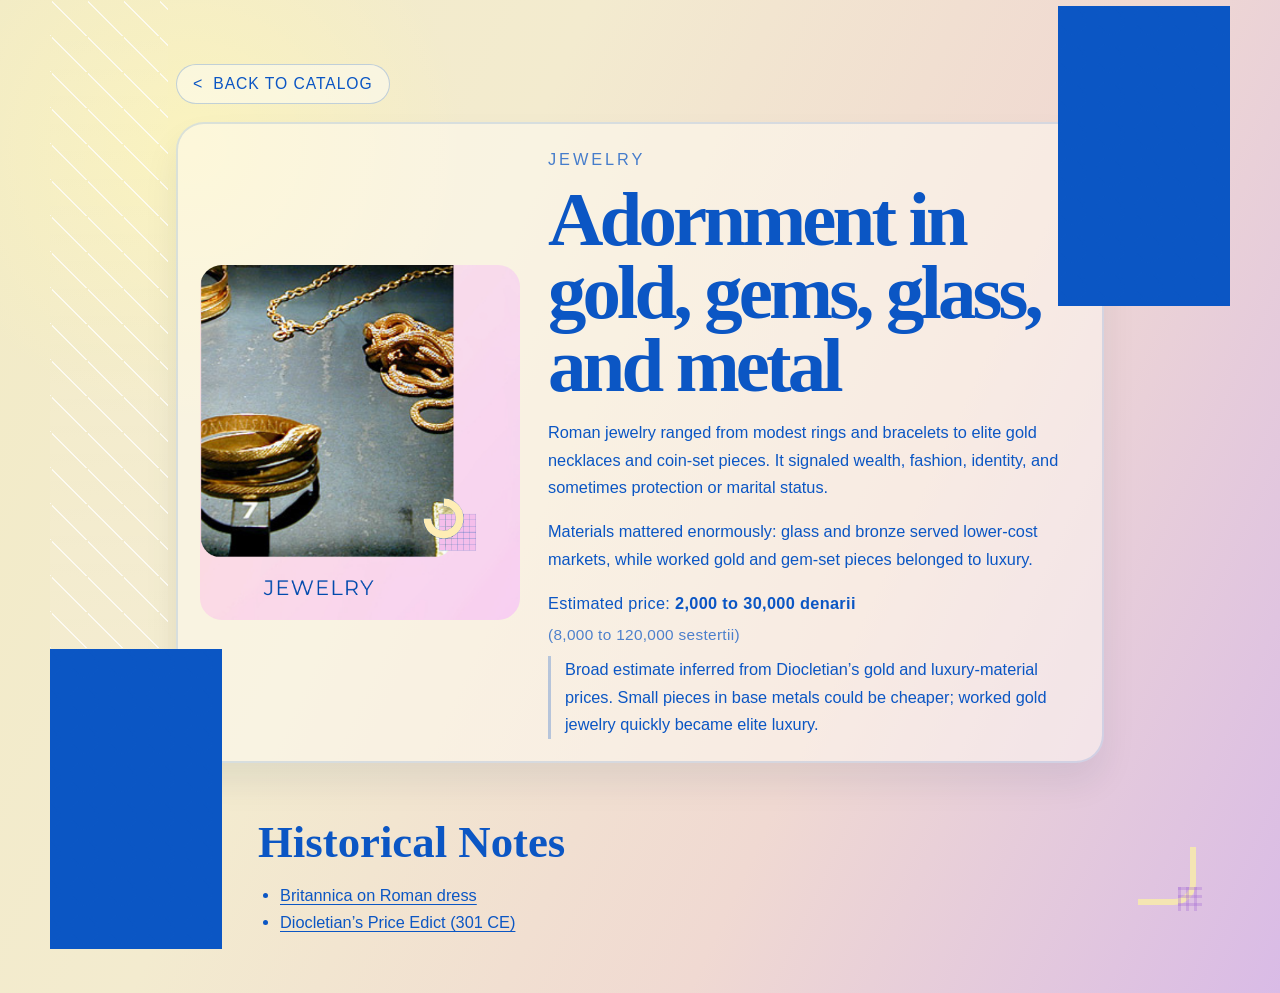
==== jewelry.html @ 9ae3d841 "Split catalog items into separate pages" ====
<!DOCTYPE html>
<html lang="en">
  <head>
    <meta charset="UTF-8" />
    <meta name="viewport" content="width=device-width, initial-scale=1.0" />
    <title>Jewelry | Ancient Roman Catalog</title>
    <meta
      name="description"
      content="Learn about Roman jewelry and see an estimated price in denarii and sestertii."
    />
    <link rel="stylesheet" href="./styles.css" />
  </head>
  <body>
    <div class="page-shell">
      <div class="pattern pattern-left"></div>
      <div class="pattern pattern-top-right"></div>
      <div class="pattern pattern-bottom-left"></div>
      <div class="corner-mark" aria-hidden="true"></div>

      <main class="detail-page">
        <a class="back-link" href="./index.html">Back to catalog</a>
        <article class="detail-card detail-card-page item-jewelry">
          <img src="./assets/jewelry.png" alt="Ancient Roman jewelry display" />
          <div class="detail-copy">
            <p class="detail-kicker">Jewelry</p>
            <h1 class="detail-title">Adornment in gold, gems, glass, and metal</h1>
            <p>
              Roman jewelry ranged from modest rings and bracelets to elite gold
              necklaces and coin-set pieces. It signaled wealth, fashion,
              identity, and sometimes protection or marital status.
            </p>
            <p>
              Materials mattered enormously: glass and bronze served lower-cost
              markets, while worked gold and gem-set pieces belonged to luxury.
            </p>
            <p class="price">
              Estimated price: <strong>2,000 to 30,000 denarii</strong>
              <span>(8,000 to 120,000 sestertii)</span>
            </p>
            <p class="detail-note">
              Broad estimate inferred from Diocletian’s gold and luxury-material
              prices. Small pieces in base metals could be cheaper; worked gold
              jewelry quickly became elite luxury.
            </p>
          </div>
        </article>

        <section class="sources">
          <h2>Historical Notes</h2>
          <ul>
            <li><a href="https://www.britannica.com/topic/dress-clothing/Ancient-Rome" target="_blank" rel="noreferrer">Britannica on Roman dress</a></li>
            <li><a href="https://imperiumromanum.pl/en/article/edict-of-diocletian-on-maximum-prices-from-301-ce/" target="_blank" rel="noreferrer">Diocletian’s Price Edict (301 CE)</a></li>
          </ul>
        </section>
      </main>
    </div>
  </body>
</html>
---- styles.css ----
:root {
  --ink: #0b56c4;
  --cream: #f2ebc6;
  --blush: #eed4e8;
  --sand: #f1d4bf;
  --gold: #d29b2c;
  --stone: #e6d9c9;
  --shadow: rgba(17, 38, 80, 0.14);
  --display-font: "Iowan Old Style", "Palatino Linotype", "Book Antiqua", Georgia, serif;
  --body-font: "Avenir Next", "Segoe UI", "Trebuchet MS", sans-serif;
}

* {
  box-sizing: border-box;
}

html {
  scroll-behavior: smooth;
}

body {
  margin: 0;
  min-height: 100vh;
  color: var(--ink);
  background:
    radial-gradient(circle at 15% 15%, rgba(255, 248, 183, 0.62), transparent 20%),
    linear-gradient(115deg, var(--cream) 0%, #f3ebcf 34%, #f0d9d2 66%, #d9bbe6 100%);
  font-family: var(--body-font);
}

a {
  color: inherit;
  text-decoration: none;
}

.page-shell {
  position: relative;
  width: min(1180px, calc(100% - 32px));
  margin: 0 auto;
  padding: 38px 44px 56px;
  overflow: hidden;
}

.hero {
  padding: 32px 0 26px;
  text-align: center;
}

.eyebrow {
  margin: 0 0 12px;
  font-size: 0.9rem;
  letter-spacing: 0.28em;
  text-transform: uppercase;
  opacity: 0.72;
}

h1 {
  margin: 0;
  font-family: var(--display-font);
  font-size: clamp(5rem, 12vw, 9rem);
  font-weight: 700;
  line-height: 0.9;
  letter-spacing: -0.05em;
}

.intro {
  width: min(680px, 100%);
  margin: 18px auto 0;
  font-size: 1.05rem;
  line-height: 1.7;
  letter-spacing: 0.04em;
}

.catalog-grid {
  display: grid;
  grid-template-columns: repeat(3, minmax(0, 1fr));
  gap: 40px 42px;
  padding: 34px 82px 0;
}

.catalog-card {
  display: flex;
  flex-direction: column;
  align-items: center;
  gap: 16px;
  justify-content: flex-start;
}

.catalog-card:hover .art,
.catalog-card:focus-visible .art {
  transform: translateY(-6px);
  box-shadow: 0 26px 40px rgba(17, 38, 80, 0.18);
}

.catalog-card:focus-visible {
  outline: none;
}

.catalog-card:focus-visible .label {
  text-decoration: underline;
  text-underline-offset: 0.24em;
}

.art {
  position: relative;
  width: 100%;
  aspect-ratio: 0.8;
  border-radius: 26px;
  overflow: hidden;
  background: rgba(255, 255, 255, 0.3);
  box-shadow: 0 18px 30px var(--shadow);
  transition: transform 180ms ease, box-shadow 180ms ease;
}

.art img {
  display: block;
  width: 100%;
  height: 100%;
  object-fit: cover;
  object-position: center top;
}

.label {
  font-size: clamp(1.45rem, 2vw, 1.9rem);
  text-transform: uppercase;
  letter-spacing: 0.14em;
}

.footer {
  padding: 58px 0 20px 82px;
}

.footer p {
  margin: 0;
  font-size: clamp(1.6rem, 3vw, 2.4rem);
  text-transform: uppercase;
  letter-spacing: 0.08em;
}

.details {
  display: grid;
  gap: 28px;
  padding: 72px 82px 0;
}

.detail-card {
  display: grid;
  grid-template-columns: minmax(220px, 320px) 1fr;
  gap: 28px;
  align-items: center;
  padding: 22px;
  border: 2px solid rgba(11, 86, 196, 0.14);
  border-radius: 28px;
  background: rgba(255, 252, 244, 0.52);
  box-shadow: 0 20px 34px rgba(17, 38, 80, 0.08);
}

.detail-card img {
  width: 100%;
  aspect-ratio: 0.9;
  object-fit: cover;
  object-position: center top;
  border-radius: 22px;
}

.item-palla img {
  object-position: center 20%;
}

.item-stola img {
  object-position: center 18%;
}

.item-shoes img {
  object-position: 58% 34%;
}

.item-toga img {
  object-position: center 16%;
}

.item-tunica img {
  object-position: center 16%;
}

.item-jewelry img {
  object-position: center 30%;
}

.detail-copy h2,
.sources h2 {
  margin: 0;
  font-family: var(--display-font);
  font-size: clamp(2rem, 3.5vw, 3rem);
  line-height: 0.95;
}

.detail-title {
  margin: 0;
  font-family: var(--display-font);
  font-size: clamp(2.8rem, 6vw, 5.4rem);
  line-height: 0.95;
}

.detail-copy p,
.sources p,
.sources li {
  font-size: 1.02rem;
  line-height: 1.7;
}

.detail-kicker {
  margin: 0 0 10px;
  text-transform: uppercase;
  letter-spacing: 0.18em;
  font-size: 0.9rem;
  opacity: 0.75;
}

.price {
  margin: 16px 0 8px;
  font-size: 1.1rem;
  letter-spacing: 0.02em;
}

.price span {
  display: block;
  margin-top: 4px;
  font-size: 0.96rem;
  opacity: 0.72;
}

.detail-note {
  margin: 0;
  padding-left: 14px;
  border-left: 3px solid rgba(11, 86, 196, 0.28);
}

.sources {
  padding: 58px 82px 0;
}

.sources ul {
  margin: 18px 0 0;
  padding-left: 22px;
}

.sources a {
  text-decoration: underline;
  text-underline-offset: 0.18em;
}

.detail-page {
  padding: 26px 82px 0;
}

.detail-card-page {
  margin-top: 18px;
}

.back-link {
  display: inline-flex;
  align-items: center;
  gap: 10px;
  padding: 10px 16px;
  border: 1px solid rgba(11, 86, 196, 0.24);
  border-radius: 999px;
  background: rgba(255, 255, 255, 0.44);
  font-size: 0.98rem;
  letter-spacing: 0.06em;
  text-transform: uppercase;
}

.back-link:hover,
.back-link:focus-visible {
  background: rgba(255, 255, 255, 0.72);
}

.back-link::before {
  content: "<";
  font-size: 1rem;
}

.pattern {
  position: absolute;
  pointer-events: none;
  opacity: 0.92;
}

.pattern-left {
  top: 0;
  left: -34px;
  width: 152px;
  height: 72%;
  background:
    linear-gradient(45deg, transparent 46%, rgba(255, 255, 255, 0.78) 47%, rgba(255, 255, 255, 0.78) 49%, transparent 50%) 0 0 / 36px 36px,
    linear-gradient(180deg, transparent 0%, rgba(255, 255, 255, 0.1) 100%);
}

.pattern-top-right,
.pattern-bottom-left {
  width: 190px;
  height: 300px;
  opacity: 1;
  background:
    radial-gradient(circle at 14px 14px, transparent 11px, var(--ink) 12px, var(--ink) 14px, transparent 15px) 0 0 / 38px 38px,
    linear-gradient(var(--ink), var(--ink)) 0 19px / 100% 4px repeat-y;
  mask: linear-gradient(180deg, #000 0%, #000 100%);
}

.pattern-top-right {
  top: 6px;
  right: -18px;
}

.pattern-bottom-left {
  bottom: 44px;
  left: -18px;
}

.corner-mark {
  position: absolute;
  right: 34px;
  bottom: 88px;
  width: 58px;
  height: 58px;
  border-radius: 0 0 22px 0;
  border: 6px solid rgba(245, 231, 176, 0.95);
  border-left: 0;
  border-top: 0;
}

.corner-mark::after {
  content: "";
  position: absolute;
  right: -12px;
  bottom: -12px;
  width: 24px;
  height: 24px;
  background:
    linear-gradient(90deg, rgba(167, 112, 214, 0.35) 0 33%, transparent 33% 100%),
    linear-gradient(180deg, rgba(167, 112, 214, 0.35) 0 33%, transparent 33% 100%);
  background-size: 8px 8px;
}

@media (max-width: 980px) {
  .page-shell {
    width: min(100%, calc(100% - 16px));
    padding: 24px 18px 40px;
  }

  .catalog-grid {
    grid-template-columns: repeat(2, minmax(0, 1fr));
    padding: 28px 34px 0;
    gap: 28px;
  }

  .footer {
    padding-left: 34px;
  }

  .details,
  .sources,
  .detail-page {
    padding-left: 34px;
    padding-right: 34px;
  }

  .pattern-left {
    width: 96px;
  }

  .pattern-top-right,
  .pattern-bottom-left {
    width: 126px;
    height: 200px;
  }
}

@media (max-width: 640px) {
  .hero {
    padding-top: 52px;
  }

  .intro {
    font-size: 0.95rem;
  }

  .catalog-grid {
    grid-template-columns: 1fr;
    padding: 18px 20px 0;
  }

  .detail-card {
    grid-template-columns: 1fr;
  }

  .art {
    max-width: 360px;
  }

  .details,
  .sources,
  .detail-page {
    padding: 42px 20px 0;
  }

  .footer {
    padding: 42px 20px 12px;
  }

  .pattern-left,
  .pattern-top-right,
  .pattern-bottom-left,
  .corner-mark {
    opacity: 0.5;
  }
}
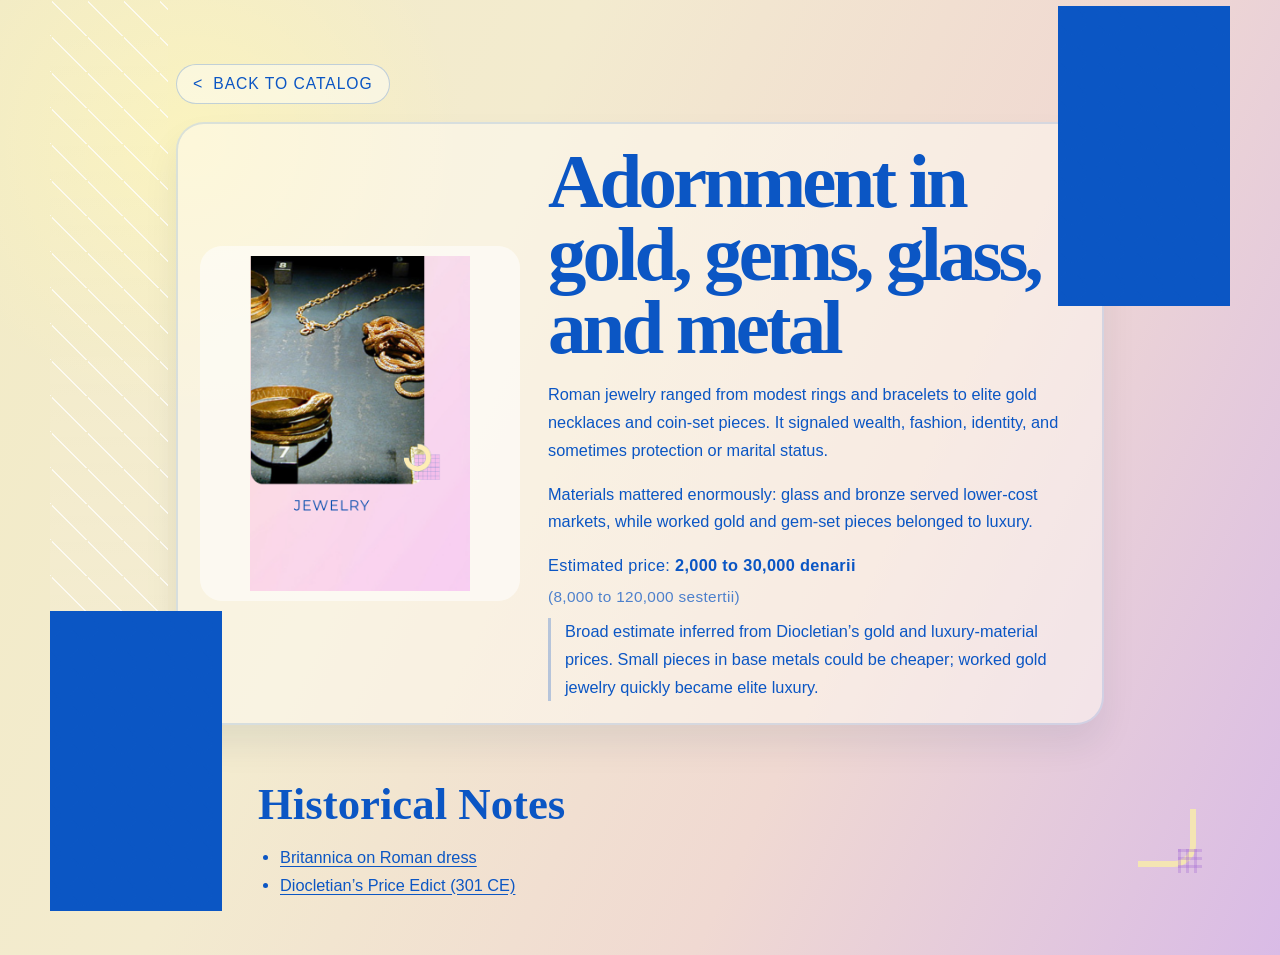
==== commit 4516ecf0: "Refine photo framing on catalog pages" ====
--- a/jewelry.html
+++ b/jewelry.html
@@ -22,7 +22,6 @@
         <article class="detail-card detail-card-page item-jewelry">
           <img src="./assets/jewelry.png" alt="Ancient Roman jewelry display" />
           <div class="detail-copy">
-            <p class="detail-kicker">Jewelry</p>
             <h1 class="detail-title">Adornment in gold, gems, glass, and metal</h1>
             <p>
               Roman jewelry ranged from modest rings and bracelets to elite gold
--- a/styles.css
+++ b/styles.css
@@ -105,9 +105,13 @@
   position: relative;
   width: 100%;
   aspect-ratio: 0.8;
+  display: flex;
+  align-items: center;
+  justify-content: center;
+  padding: 14px;
   border-radius: 26px;
   overflow: hidden;
-  background: rgba(255, 255, 255, 0.3);
+  background: rgba(255, 255, 255, 0.46);
   box-shadow: 0 18px 30px var(--shadow);
   transition: transform 180ms ease, box-shadow 180ms ease;
 }
@@ -116,8 +120,8 @@
   display: block;
   width: 100%;
   height: 100%;
-  object-fit: cover;
-  object-position: center top;
+  object-fit: contain;
+  object-position: center;
 }
 
 .label {
@@ -158,33 +162,11 @@
 .detail-card img {
   width: 100%;
   aspect-ratio: 0.9;
-  object-fit: cover;
-  object-position: center top;
+  padding: 10px;
+  background: rgba(255, 255, 255, 0.56);
+  object-fit: contain;
+  object-position: center;
   border-radius: 22px;
-}
-
-.item-palla img {
-  object-position: center 20%;
-}
-
-.item-stola img {
-  object-position: center 18%;
-}
-
-.item-shoes img {
-  object-position: 58% 34%;
-}
-
-.item-toga img {
-  object-position: center 16%;
-}
-
-.item-tunica img {
-  object-position: center 16%;
-}
-
-.item-jewelry img {
-  object-position: center 30%;
 }
 
 .detail-copy h2,
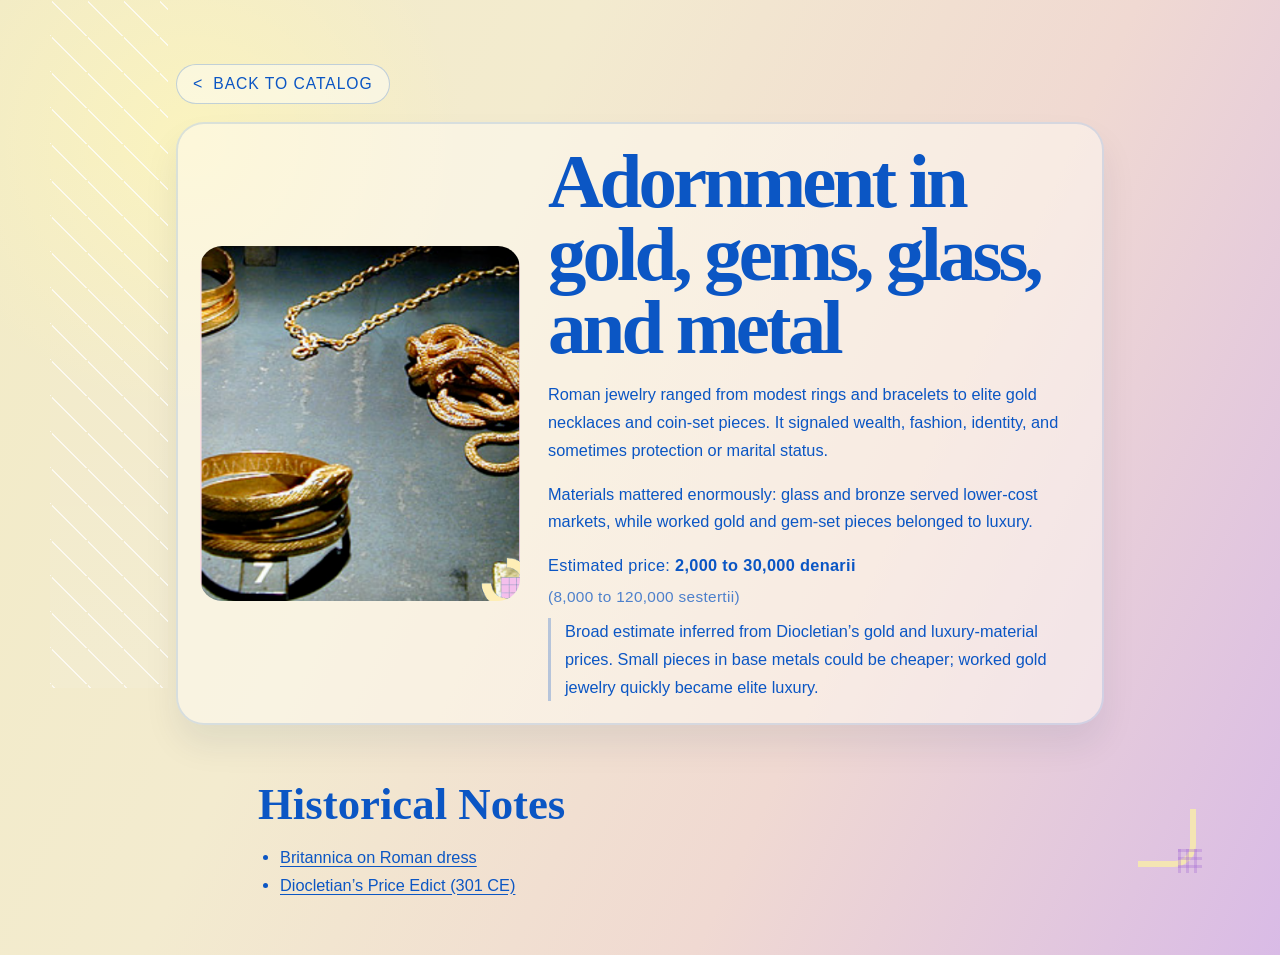
==== commit 9eb3bb07: "Remove corner pattern blocks" ====
--- a/jewelry.html
+++ b/jewelry.html
@@ -13,8 +13,6 @@
   <body>
     <div class="page-shell">
       <div class="pattern pattern-left"></div>
-      <div class="pattern pattern-top-right"></div>
-      <div class="pattern pattern-bottom-left"></div>
       <div class="corner-mark" aria-hidden="true"></div>
 
       <main class="detail-page">
--- a/styles.css
+++ b/styles.css
@@ -108,10 +108,9 @@
   display: flex;
   align-items: center;
   justify-content: center;
-  padding: 14px;
   border-radius: 26px;
   overflow: hidden;
-  background: rgba(255, 255, 255, 0.46);
+  background: transparent;
   box-shadow: 0 18px 30px var(--shadow);
   transition: transform 180ms ease, box-shadow 180ms ease;
 }
@@ -120,7 +119,7 @@
   display: block;
   width: 100%;
   height: 100%;
-  object-fit: contain;
+  object-fit: cover;
   object-position: center;
 }
 
@@ -162,9 +161,7 @@
 .detail-card img {
   width: 100%;
   aspect-ratio: 0.9;
-  padding: 10px;
-  background: rgba(255, 255, 255, 0.56);
-  object-fit: contain;
+  object-fit: cover;
   object-position: center;
   border-radius: 22px;
 }
@@ -277,27 +274,6 @@
   background:
     linear-gradient(45deg, transparent 46%, rgba(255, 255, 255, 0.78) 47%, rgba(255, 255, 255, 0.78) 49%, transparent 50%) 0 0 / 36px 36px,
     linear-gradient(180deg, transparent 0%, rgba(255, 255, 255, 0.1) 100%);
-}
-
-.pattern-top-right,
-.pattern-bottom-left {
-  width: 190px;
-  height: 300px;
-  opacity: 1;
-  background:
-    radial-gradient(circle at 14px 14px, transparent 11px, var(--ink) 12px, var(--ink) 14px, transparent 15px) 0 0 / 38px 38px,
-    linear-gradient(var(--ink), var(--ink)) 0 19px / 100% 4px repeat-y;
-  mask: linear-gradient(180deg, #000 0%, #000 100%);
-}
-
-.pattern-top-right {
-  top: 6px;
-  right: -18px;
-}
-
-.pattern-bottom-left {
-  bottom: 44px;
-  left: -18px;
 }
 
 .corner-mark {
@@ -352,11 +328,6 @@
     width: 96px;
   }
 
-  .pattern-top-right,
-  .pattern-bottom-left {
-    width: 126px;
-    height: 200px;
-  }
 }
 
 @media (max-width: 640px) {
@@ -392,8 +363,6 @@
   }
 
   .pattern-left,
-  .pattern-top-right,
-  .pattern-bottom-left,
   .corner-mark {
     opacity: 0.5;
   }
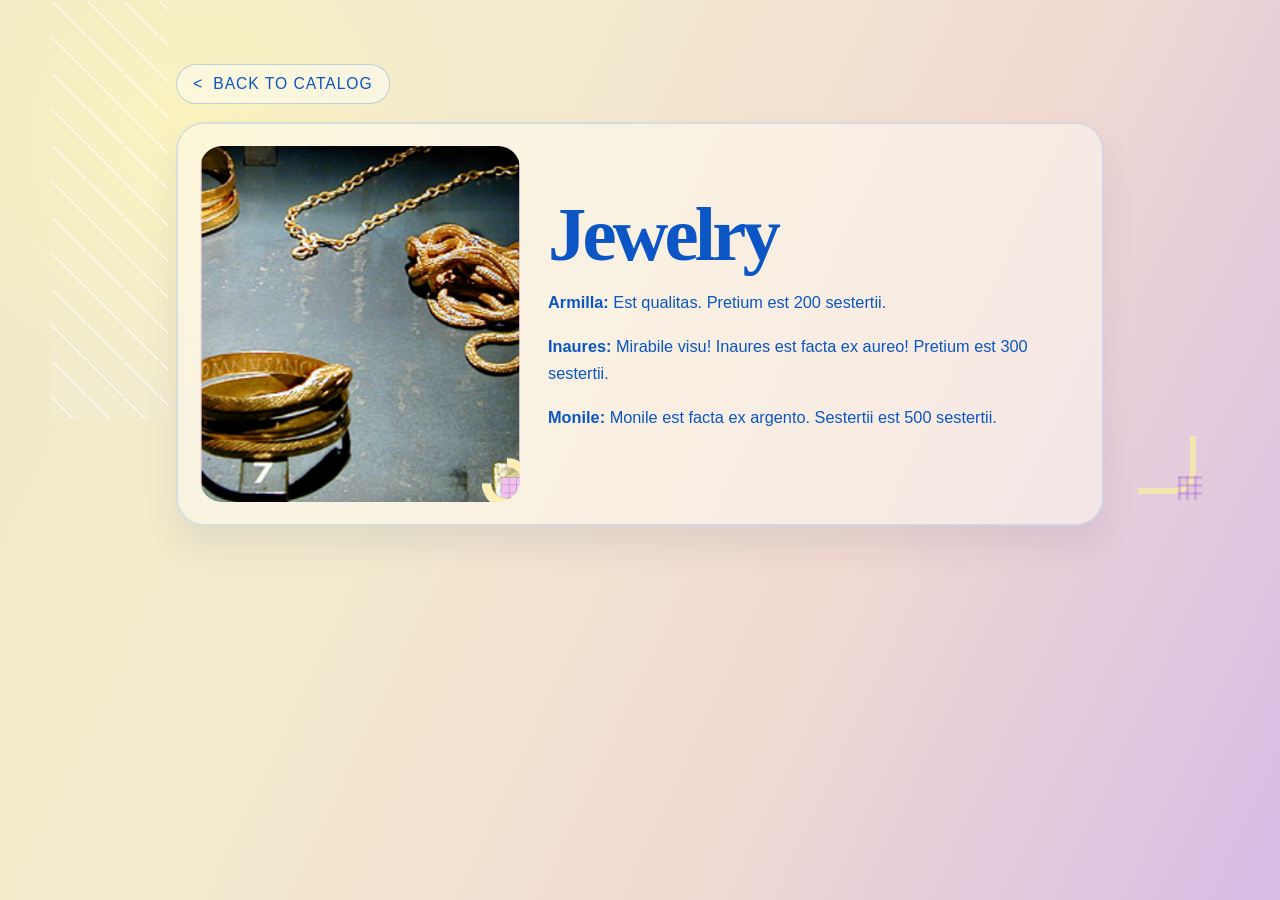
==== commit 037d311a: "Replace item descriptions with provided text" ====
--- a/jewelry.html
+++ b/jewelry.html
@@ -20,35 +20,12 @@
         <article class="detail-card detail-card-page item-jewelry">
           <img src="./assets/jewelry.png" alt="Ancient Roman jewelry display" />
           <div class="detail-copy">
-            <h1 class="detail-title">Adornment in gold, gems, glass, and metal</h1>
-            <p>
-              Roman jewelry ranged from modest rings and bracelets to elite gold
-              necklaces and coin-set pieces. It signaled wealth, fashion,
-              identity, and sometimes protection or marital status.
-            </p>
-            <p>
-              Materials mattered enormously: glass and bronze served lower-cost
-              markets, while worked gold and gem-set pieces belonged to luxury.
-            </p>
-            <p class="price">
-              Estimated price: <strong>2,000 to 30,000 denarii</strong>
-              <span>(8,000 to 120,000 sestertii)</span>
-            </p>
-            <p class="detail-note">
-              Broad estimate inferred from Diocletian’s gold and luxury-material
-              prices. Small pieces in base metals could be cheaper; worked gold
-              jewelry quickly became elite luxury.
-            </p>
+            <h1 class="detail-title">Jewelry</h1>
+            <p><strong>Armilla:</strong> Est qualitas. Pretium est 200 sestertii.</p>
+            <p><strong>Inaures:</strong> Mirabile visu! Inaures est facta ex aureo! Pretium est 300 sestertii.</p>
+            <p><strong>Monile:</strong> Monile est facta ex argento. Sestertii est 500 sestertii.</p>
           </div>
         </article>
-
-        <section class="sources">
-          <h2>Historical Notes</h2>
-          <ul>
-            <li><a href="https://www.britannica.com/topic/dress-clothing/Ancient-Rome" target="_blank" rel="noreferrer">Britannica on Roman dress</a></li>
-            <li><a href="https://imperiumromanum.pl/en/article/edict-of-diocletian-on-maximum-prices-from-301-ce/" target="_blank" rel="noreferrer">Diocletian’s Price Edict (301 CE)</a></li>
-          </ul>
-        </section>
       </main>
     </div>
   </body>
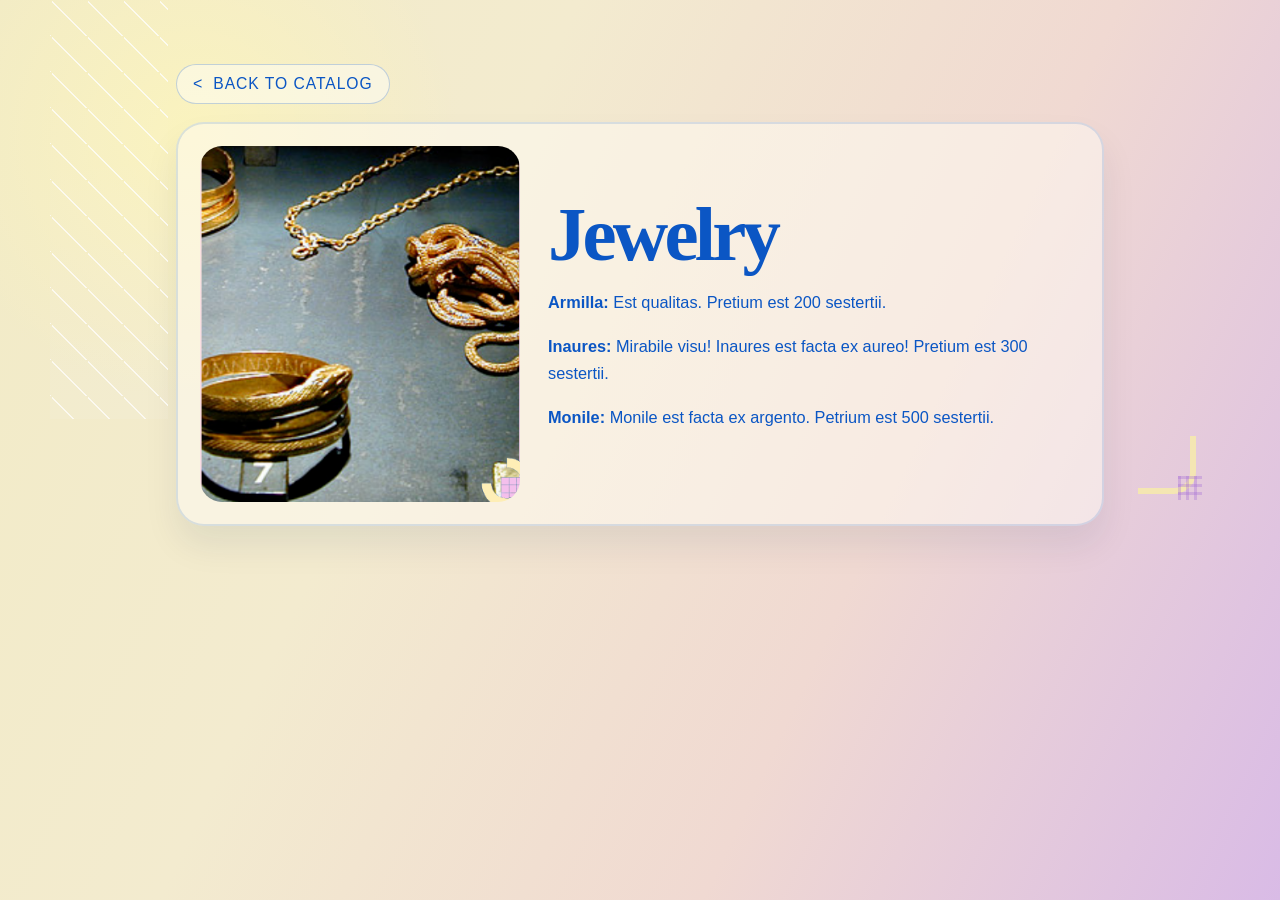
==== commit 87ea2bc5: "Fix jewelry monile typo" ====
--- a/jewelry.html
+++ b/jewelry.html
@@ -23,7 +23,7 @@
             <h1 class="detail-title">Jewelry</h1>
             <p><strong>Armilla:</strong> Est qualitas. Pretium est 200 sestertii.</p>
             <p><strong>Inaures:</strong> Mirabile visu! Inaures est facta ex aureo! Pretium est 300 sestertii.</p>
-            <p><strong>Monile:</strong> Monile est facta ex argento. Sestertii est 500 sestertii.</p>
+            <p><strong>Monile:</strong> Monile est facta ex argento. Petrium est 500 sestertii.</p>
           </div>
         </article>
       </main>
--- a/styles.css
+++ b/styles.css
@@ -166,6 +166,24 @@
   border-radius: 22px;
 }
 
+.detail-figures {
+  display: grid;
+  gap: 18px;
+}
+
+.detail-figure {
+  margin: 0;
+}
+
+.detail-figure figcaption {
+  margin-top: 10px;
+  font-size: 0.9rem;
+  letter-spacing: 0.12em;
+  text-transform: uppercase;
+  text-align: center;
+  opacity: 0.78;
+}
+
 .detail-copy h2,
 .sources h2 {
   margin: 0;
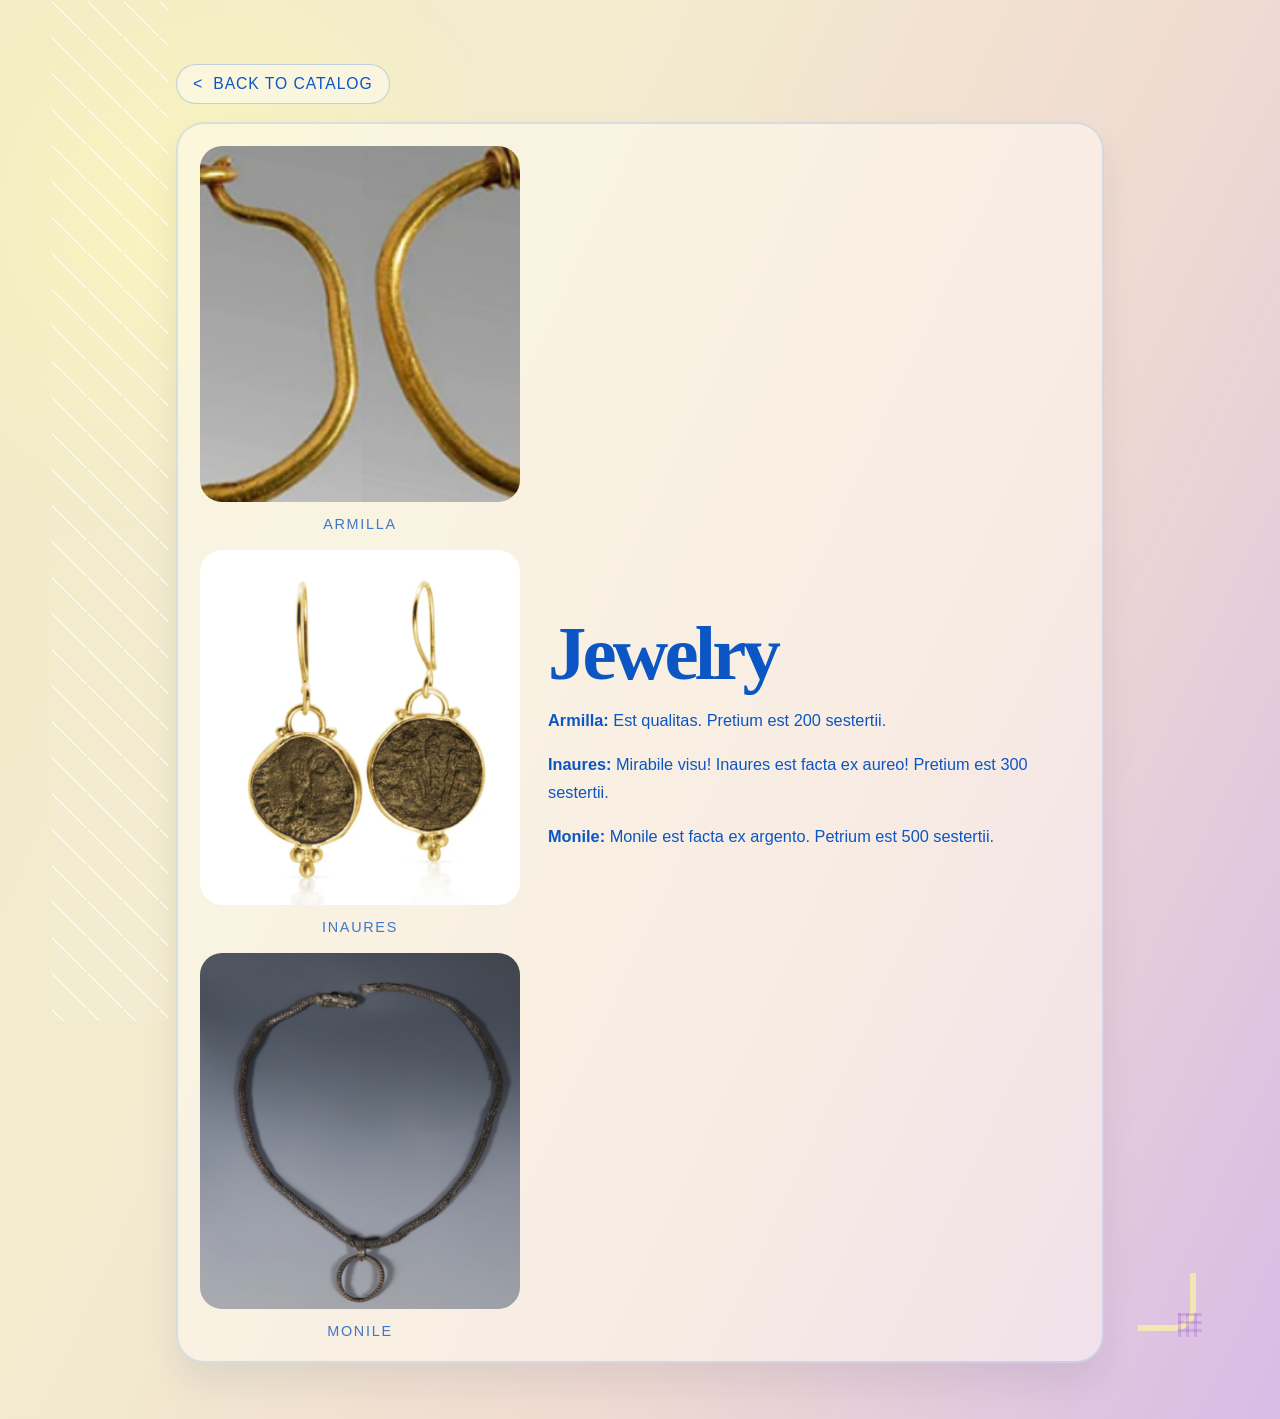
==== commit 2204c1a0: "Add jewelry variant images" ====
--- a/jewelry.html
+++ b/jewelry.html
@@ -18,7 +18,20 @@
       <main class="detail-page">
         <a class="back-link" href="./index.html">Back to catalog</a>
         <article class="detail-card detail-card-page item-jewelry">
-          <img src="./assets/jewelry.png" alt="Ancient Roman jewelry display" />
+          <div class="detail-figures">
+            <figure class="detail-figure">
+              <img src="./assets/armilla.png" alt="Armilla" />
+              <figcaption>Armilla</figcaption>
+            </figure>
+            <figure class="detail-figure">
+              <img src="./assets/Inaures.png" alt="Inaures" />
+              <figcaption>Inaures</figcaption>
+            </figure>
+            <figure class="detail-figure">
+              <img src="./assets/monile.png" alt="Monile" />
+              <figcaption>Monile</figcaption>
+            </figure>
+          </div>
           <div class="detail-copy">
             <h1 class="detail-title">Jewelry</h1>
             <p><strong>Armilla:</strong> Est qualitas. Pretium est 200 sestertii.</p>
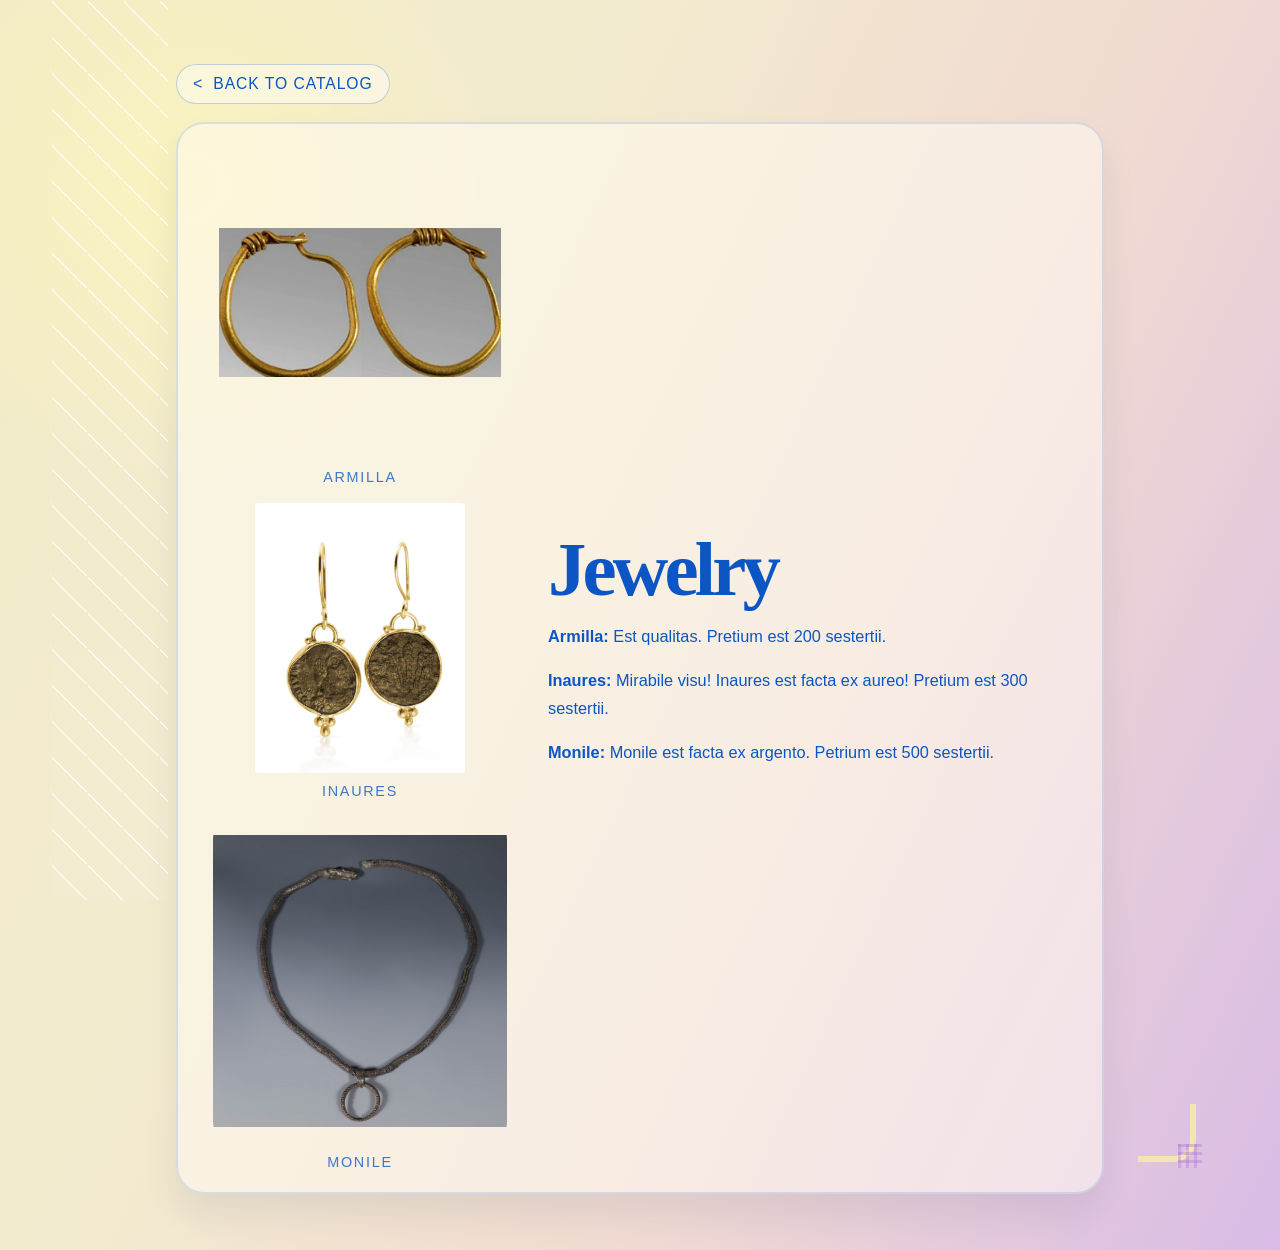
==== commit ada81424: "Center jewelry detail images" ====
--- a/jewelry.html
+++ b/jewelry.html
@@ -19,15 +19,15 @@
         <a class="back-link" href="./index.html">Back to catalog</a>
         <article class="detail-card detail-card-page item-jewelry">
           <div class="detail-figures">
-            <figure class="detail-figure">
+            <figure class="detail-figure figure-armilla">
               <img src="./assets/armilla.png" alt="Armilla" />
               <figcaption>Armilla</figcaption>
             </figure>
-            <figure class="detail-figure">
+            <figure class="detail-figure figure-inaures">
               <img src="./assets/Inaures.png" alt="Inaures" />
               <figcaption>Inaures</figcaption>
             </figure>
-            <figure class="detail-figure">
+            <figure class="detail-figure figure-monile">
               <img src="./assets/monile.png" alt="Monile" />
               <figcaption>Monile</figcaption>
             </figure>
--- a/styles.css
+++ b/styles.css
@@ -173,6 +173,9 @@
 
 .detail-figure {
   margin: 0;
+  display: flex;
+  flex-direction: column;
+  align-items: center;
 }
 
 .detail-figure figcaption {
@@ -182,6 +185,26 @@
   text-transform: uppercase;
   text-align: center;
   opacity: 0.78;
+}
+
+.item-jewelry .detail-figure img {
+  width: 100%;
+  height: auto;
+  max-height: 360px;
+  object-fit: contain;
+  object-position: center;
+}
+
+.item-jewelry .figure-armilla img {
+  max-width: 88%;
+}
+
+.item-jewelry .figure-inaures img {
+  max-width: 76%;
+}
+
+.item-jewelry .figure-monile img {
+  max-width: 92%;
 }
 
 .detail-copy h2,
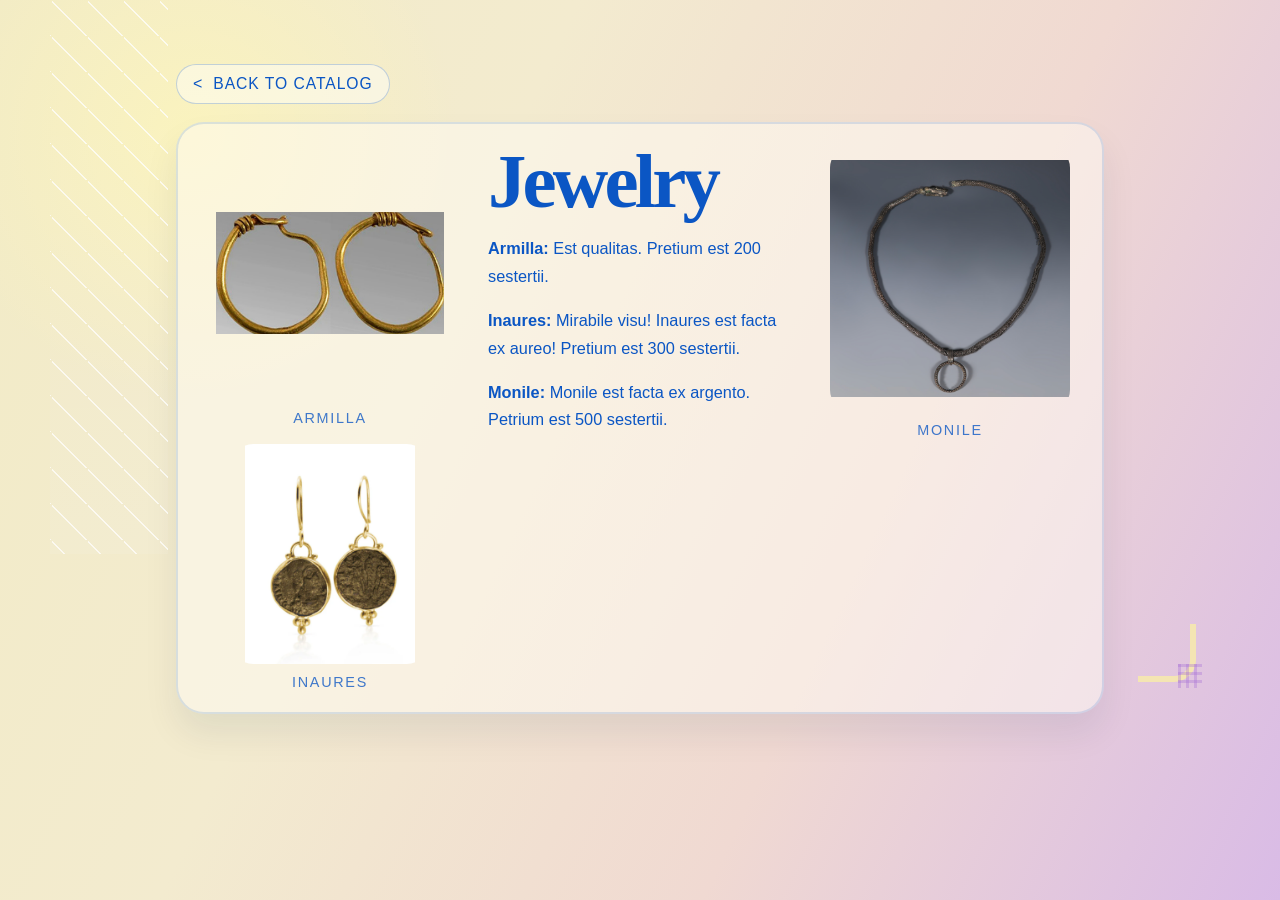
==== commit f47c58e0: "Balance multi-image detail layouts" ====
--- a/jewelry.html
+++ b/jewelry.html
@@ -17,8 +17,8 @@
 
       <main class="detail-page">
         <a class="back-link" href="./index.html">Back to catalog</a>
-        <article class="detail-card detail-card-page item-jewelry">
-          <div class="detail-figures">
+        <article class="detail-card detail-card-page detail-card-balanced item-jewelry">
+          <div class="detail-figures detail-figures-side">
             <figure class="detail-figure figure-armilla">
               <img src="./assets/armilla.png" alt="Armilla" />
               <figcaption>Armilla</figcaption>
@@ -27,10 +27,6 @@
               <img src="./assets/Inaures.png" alt="Inaures" />
               <figcaption>Inaures</figcaption>
             </figure>
-            <figure class="detail-figure figure-monile">
-              <img src="./assets/monile.png" alt="Monile" />
-              <figcaption>Monile</figcaption>
-            </figure>
           </div>
           <div class="detail-copy">
             <h1 class="detail-title">Jewelry</h1>
@@ -38,6 +34,12 @@
             <p><strong>Inaures:</strong> Mirabile visu! Inaures est facta ex aureo! Pretium est 300 sestertii.</p>
             <p><strong>Monile:</strong> Monile est facta ex argento. Petrium est 500 sestertii.</p>
           </div>
+          <div class="detail-figures detail-figures-side">
+            <figure class="detail-figure figure-monile">
+              <img src="./assets/monile.png" alt="Monile" />
+              <figcaption>Monile</figcaption>
+            </figure>
+          </div>
         </article>
       </main>
     </div>
--- a/styles.css
+++ b/styles.css
@@ -158,6 +158,11 @@
   box-shadow: 0 20px 34px rgba(17, 38, 80, 0.08);
 }
 
+.detail-card-balanced {
+  grid-template-columns: minmax(180px, 260px) minmax(0, 1fr) minmax(180px, 260px);
+  align-items: start;
+}
+
 .detail-card img {
   width: 100%;
   aspect-ratio: 0.9;
@@ -169,6 +174,10 @@
 .detail-figures {
   display: grid;
   gap: 18px;
+}
+
+.detail-figures-side {
+  align-content: start;
 }
 
 .detail-figure {
@@ -389,6 +398,10 @@
     grid-template-columns: 1fr;
   }
 
+  .detail-card-balanced {
+    grid-template-columns: 1fr;
+  }
+
   .art {
     max-width: 360px;
   }
